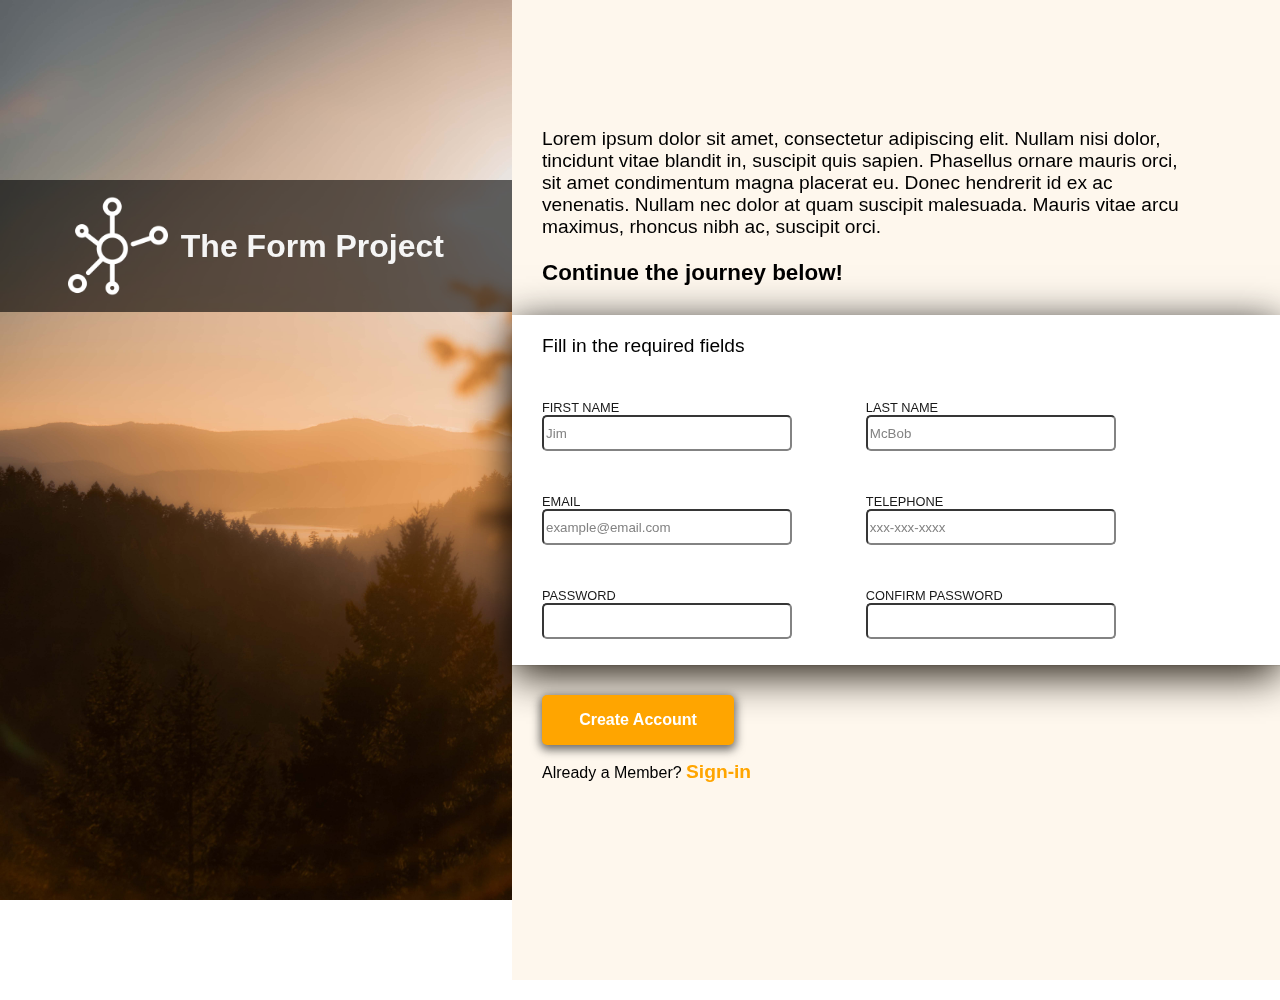
==== index.html @ d05a5548 "First commit" ====
<!DOCTYPE html>
<html lang="en">
<head>
    <meta charset="UTF-8">
    <meta http-equiv="X-UA-Compatible" content="IE=edge">
    <meta name="viewport" content="width=device-width, initial-scale=1.0">
    <script src="script.js" defer></script>
    <link rel="stylesheet" href="style.css">
    <title>Document</title>
</head>
<body>
    <div class="page">
        <div class="left-container">
            <div id="logo">
                <img src="resources/icon.png" alt="background image of trees">
                <h1>The Form Project</h1>
            </div>
        </div>
        <form action="#" class="right-container">
            <div class="section1">
                <div class="header">
                    <p id="text1">Lorem ipsum dolor sit amet, consectetur adipiscing elit. Nullam nisi dolor, tincidunt vitae blandit in, suscipit quis sapien. Phasellus ornare mauris orci, sit amet condimentum magna placerat eu. Donec hendrerit id ex ac venenatis. Nullam nec dolor at quam suscipit malesuada. Mauris vitae arcu maximus, rhoncus nibh ac, suscipit orci.</p>
                    <p id="text2">Continue the journey below!</p>
                </div>
            </div>
            <div class="section2">
                <fieldset>
                    <p>Fill in the required fields</p>
                  
                    <div>
                        <label for="first-name">First Name</label>
                        <input class="auto" type="text" id="first-name" name="first-name" placeholder="Jim" minlength="1" required>
                    </div>
                  
                    <div>
                        <label for="last-name">Last Name</label>
                        <input class="auto" type="text" id="last-name" name="last-name" placeholder="McBob" minlength="1" required>
                    </div>
             
                    <div>
                        <label for="email">Email</label>
                        <input class="auto" type="email" id="email" name="email" placeholder="example@email.com" pattern="[a-z0-9._%+-]+@[a-z0-9.-]+\.[a-z]{2,}$" required>
                    </div>
                  
                    <div>
                        <label for="tel">Telephone</label>
                        <input class="auto" type="tel" id="tel" name="tel" pattern="[0-9]{3}-[0-9]{3}-[0-9]{4}" title="Please enter a valid phone number with area code" placeholder="xxx-xxx-xxxx" required>
                    </div>
              
                    <div>
                        <label for="password">Password</label>
                        <input class="auto" type="password" id="password" name="password" pattern="(?=.*\d)(?=.*[a-z])(?=.*[A-Z]).{8,}" title="Must contain at least one  number and one uppercase and lowercase letter, and at least 8 or more characters" required>
                    </div>
                  
                    <div>
                        <label for="confirm-password">Confirm Password</label>
                        <input type="text" id="confirm-password" name="confirm-password" required>
                    </div>
                </fieldset>
            </div>
            <div class="section3">
                <div>
                    <button id="submitBtn" type="submit">Create Account</button>
                    <p #sign-in>Already a Member? <a href="url">Sign-in</a></p>
                </div>
            </div>
        </form>
    </div>
</body>
</html>
---- style.css ----
:root {
    --color-theme-1: rgba(250, 191, 103, 0.123);
    --color-theme-2: orange;
}

body {
    margin: 0;
    position: fixed;
}

* {
    font-family: 'Poppins', sans-serif;
}

.page {
    display: flex;
    width: 100vw;
    height: 100vh;
    margin: 0;
}

.page

#logo {
    display: flex;
    justify-content: center;
    align-items: center;
    background-color: rgba(0, 0, 0, 0.6);
    padding: 16px 0;
    gap: 1vw;
    position: relative;
    top: 20vh;
    color: whitesmoke;
}

#logo > img {
    height: 100px;
    width: 100px;
    filter: saturate(500%) contrast(800%) brightness(500%) 
      invert(100%) sepia(0%) hue-rotate(0deg); 
}

.left-container {
    background-image: url(resources/background.jpg);
    background-size: cover;
    width: 40vw;
}

.right-container {
    display: flex;
    flex-direction: column;
    width: 60vw;
    height: max(1000px, 100vh);
}

.section1 {
    height: max(300px, 35vh);
    background-color: var(--color-theme-1);
}

.header {
    position: relative;
    top: 25%;
    padding: 30px;
}

#text1 {
    font-weight: 500;
    width: 90%;
    font-size: 1.2rem;
}

#text2 {
    font-weight: 800;
    width: 90%;
    font-size: 1.4rem;
}

.section2 {
    height: max(350px, 30vh);
    box-shadow: rgba(0, 0, 0, 1) 0px 10px 40px, rgba(0, 0, 0, .1) 0px 1px 1px;
}

fieldset {
    height: 100%;
    border: 0;
    display: flex;
    flex-flow: row wrap;
    gap: 5% 10%;
    margin-left: 30px;
    padding: 0;
}

fieldset>p {
    margin:0%;
    margin-top: 20px;
    width: 100%;
    font-size: 1.2rem;
    font-weight: 500;
    position: relative;
    bottom: 0;
    left: 0;
}

fieldset>div {
    display: flex;
    flex-flow: column wrap;
    width: max(10px,34%);
    font-size: 0.8rem;
    text-transform: uppercase;
    opacity: 90%;
}

input {
    height: 30px;
    border-radius: 5px;
}

.auto:focus {
    outline: none;
    border: 2px solid var(--color-theme-2);
}

.auto:valid {
    outline: none;
    border: 2px solid green;
}

.section3 {
    height: 35vh;
    background-color: var(--color-theme-1);
}

.section3>div {
    margin-left: 30px;
    padding: 0;
    margin-top: 30px;
}

#submitBtn {
    color: white;
    background-color: var(--color-theme-2);
    align-content: center;
    font-size: 1rem;
    font-weight: 700;
    border-radius: 5px;
    border:0ch;
    box-shadow: rgba(0, 0, 0, 0.56) 0px 3px 10px 2px;
    height: 50px;
    width: max(100px, 15vw);
}

#submitBtn.valid {
    outline: none;
    border: 2px solid green;
}

#submitBtn.invalid {
    outline: none;
    border: 2px solid green;
}

#submitBtn:active {
    scale: 0.9;
}

#submitBtn:hover {
    background-color: rgba(255, 166, 0, 0.575);
}

a {
    text-decoration: none;
    color: var(--color-theme-2);
    font-size: 1.2rem;
    font-weight: bold;
}



/* This is to adjust to mobile display */

@media only screen and (max-width: 600px)  {
    .page {
        flex-flow: column;
        height: auto;
        text-align: center;
    }
    .left-container {
        width: 100vw;
        height: 15vh;
        background-size: 100vw;
    }
    #logo {
        width: 100vw;
        gap: 10px;
        position: fixed;
        top: 0;
    }
    .right-container {
        width: auto;
        height: auto;
    }
    .section1 {
        width: auto;
        margin-top: 30px;

    }
    .section1, .section2, .section3 {
        padding: 10px 20px;
    }
    #text2 {
        padding: 20px 0;
        margin: 0;
    }
    .section2 {
        flex-flow: column nowrap;
        align-items: center;

    }
    .section2>div {
        text-align: left;
        width: auto;
        font-size: 0.9em;
        justify-content: center;
        align-items: center;
    }
    input {
        font-size: 0.9rem;
        height: 1.5rem;
        width: 70vw;
    }
    button,
    #sign-in{
        display: flex;
        justify-content: center;
        margin-bottom: 0px;
    }
    button{
        margin-bottom: 0px;
        width: 60vw;
        padding: 10px 5px;
    }

}
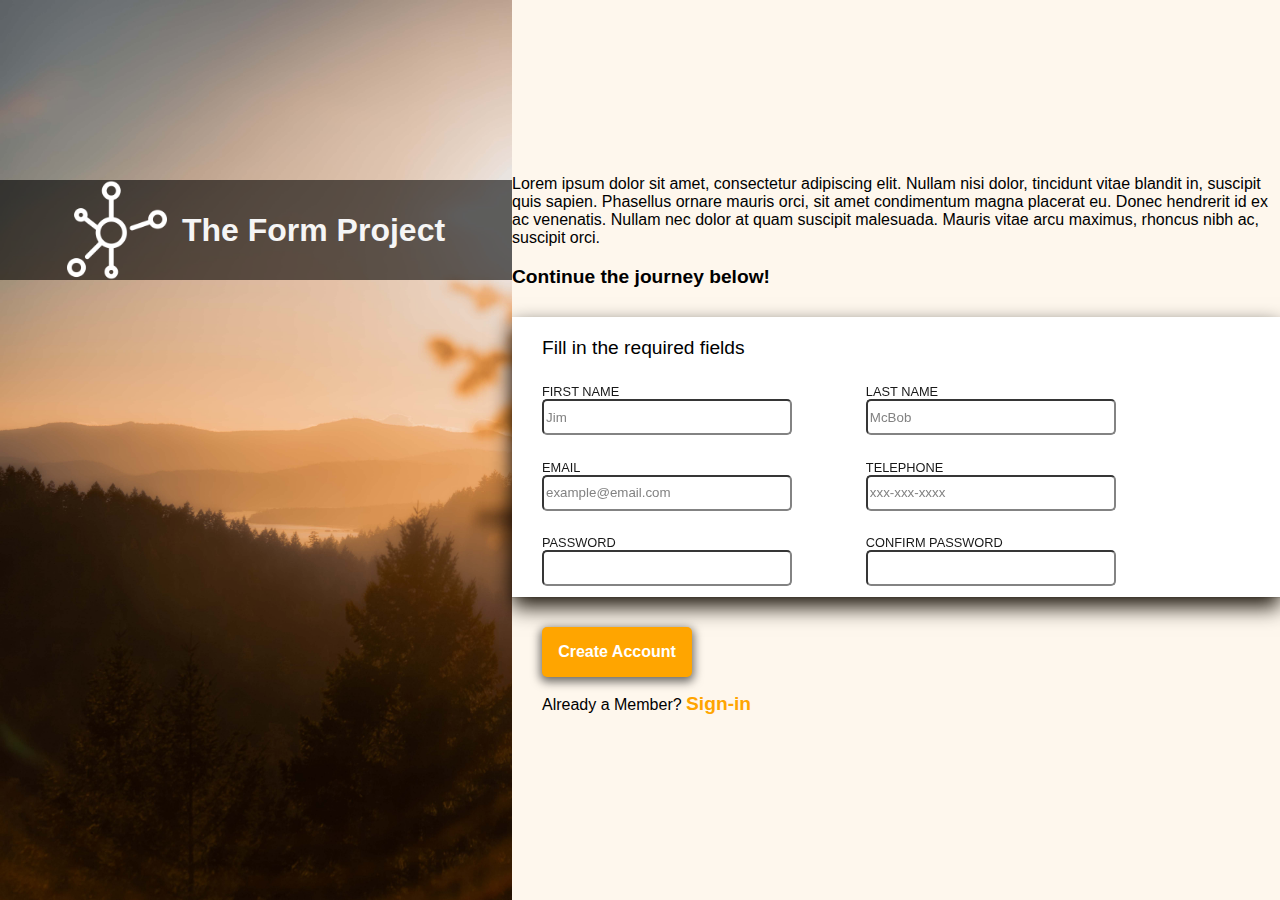
==== commit 8ac77336: "improved mobile view" ====
--- a/index.html
+++ b/index.html
@@ -6,62 +6,62 @@
     <meta name="viewport" content="width=device-width, initial-scale=1.0">
     <script src="script.js" defer></script>
     <link rel="stylesheet" href="style.css">
-    <title>Document</title>
+    <title>Sign-Up</title>
 </head>
 <body>
-    <div class="page">
-        <div class="left-container">
-            <div id="logo">
-                <img src="resources/icon.png" alt="background image of trees">
+    <div class="page-container">
+        <div class="page-item left">
+            <div class="left-item" id="logo">
+                <img class="icon-img" src="resources/icon.png" alt="background image of trees">
                 <h1>The Form Project</h1>
             </div>
         </div>
-        <form action="#" class="right-container">
+        <form action class="page-item right">
             <div class="section1">
-                <div class="header">
-                    <p id="text1">Lorem ipsum dolor sit amet, consectetur adipiscing elit. Nullam nisi dolor, tincidunt vitae blandit in, suscipit quis sapien. Phasellus ornare mauris orci, sit amet condimentum magna placerat eu. Donec hendrerit id ex ac venenatis. Nullam nec dolor at quam suscipit malesuada. Mauris vitae arcu maximus, rhoncus nibh ac, suscipit orci.</p>
-                    <p id="text2">Continue the journey below!</p>
+                <div class="right-item header">
+                    <p class="text-container" id="text1">Lorem ipsum dolor sit amet, consectetur adipiscing elit. Nullam nisi dolor, tincidunt vitae blandit in, suscipit quis sapien. Phasellus ornare mauris orci, sit amet condimentum magna placerat eu. Donec hendrerit id ex ac venenatis. Nullam nec dolor at quam suscipit malesuada. Mauris vitae arcu maximus, rhoncus nibh ac, suscipit orci.</p>
+                    <p class="text-container" id="text2">Continue the journey below!</p>
                 </div>
             </div>
-            <div class="section2">
+            <div class="right-item section2">
                 <fieldset>
-                    <p>Fill in the required fields</p>
+                    <p class="input-header">Fill in the required fields</p>
                   
-                    <div>
+                    <div class="input-container">
                         <label for="first-name">First Name</label>
                         <input class="auto" type="text" id="first-name" name="first-name" placeholder="Jim" minlength="1" required>
                     </div>
                   
-                    <div>
+                    <div class="input-container">
                         <label for="last-name">Last Name</label>
                         <input class="auto" type="text" id="last-name" name="last-name" placeholder="McBob" minlength="1" required>
                     </div>
              
-                    <div>
+                    <div class="input-container">
                         <label for="email">Email</label>
                         <input class="auto" type="email" id="email" name="email" placeholder="example@email.com" pattern="[a-z0-9._%+-]+@[a-z0-9.-]+\.[a-z]{2,}$" required>
                     </div>
                   
-                    <div>
+                    <div class="input-container">
                         <label for="tel">Telephone</label>
-                        <input class="auto" type="tel" id="tel" name="tel" pattern="[0-9]{3}-[0-9]{3}-[0-9]{4}" title="Please enter a valid phone number with area code" placeholder="xxx-xxx-xxxx" required>
+                        <input class="auto" type="tel" id="tel" name="tel" pattern="[0-9]{10}" title="Please enter a valid phone number with area code" placeholder="xxx-xxx-xxxx" required>
                     </div>
               
-                    <div>
+                    <div class="input-container">
                         <label for="password">Password</label>
                         <input class="auto" type="password" id="password" name="password" pattern="(?=.*\d)(?=.*[a-z])(?=.*[A-Z]).{8,}" title="Must contain at least one  number and one uppercase and lowercase letter, and at least 8 or more characters" required>
                     </div>
                   
-                    <div>
+                    <div class="input-container">
                         <label for="confirm-password">Confirm Password</label>
-                        <input type="text" id="confirm-password" name="confirm-password" required>
+                        <input class="non-auto" type="password" id="confirm-password" name="confirm-password" required>
                     </div>
                 </fieldset>
             </div>
-            <div class="section3">
-                <div>
+            <div class="right-item section3">
+                <div class="submit-container">
                     <button id="submitBtn" type="submit">Create Account</button>
-                    <p #sign-in>Already a Member? <a href="url">Sign-in</a></p>
+                    <p #sign-in>Already a Member? <a href="/login.html">Sign-in</a></p>
                 </div>
             </div>
         </form>
--- a/style.css
+++ b/style.css
@@ -5,84 +5,76 @@
 
 body {
     margin: 0;
-    position: fixed;
 }
 
 * {
     font-family: 'Poppins', sans-serif;
 }
 
-.page {
-    display: flex;
+.page-container {
+    display: flex;
+    height: 100vh;
     width: 100vw;
-    height: 100vh;
-    margin: 0;
-}
-
-.page
-
-#logo {
+}
+
+.left {
+    flex-grow: 1;
+    width: 40%;
+    min-width: 300px;
+    background-image: url(resources/background.jpg);
+    background-size: cover;
+}
+
+.left-item {
     display: flex;
     justify-content: center;
     align-items: center;
-    background-color: rgba(0, 0, 0, 0.6);
-    padding: 16px 0;
-    gap: 1vw;
+    gap: 15px;
     position: relative;
     top: 20vh;
+    background-color: rgba(0, 0, 0, 0.6);
     color: whitesmoke;
 }
 
-#logo > img {
+.left-item>img {
     height: 100px;
     width: 100px;
     filter: saturate(500%) contrast(800%) brightness(500%) 
       invert(100%) sepia(0%) hue-rotate(0deg); 
 }
 
-.left-container {
-    background-image: url(resources/background.jpg);
-    background-size: cover;
-    width: 40vw;
-}
-
-.right-container {
+.right {
+    flex-grow: 2;
+    width: 60%;
+    min-width: 500px;
     display: flex;
     flex-direction: column;
-    width: 60vw;
-    height: max(1000px, 100vh);
 }
 
 .section1 {
-    height: max(300px, 35vh);
+    display: flex;
+    flex-direction: column;
+    flex-grow: 2;
     background-color: var(--color-theme-1);
 }
 
 .header {
     position: relative;
-    top: 25%;
-    padding: 30px;
-}
-
-#text1 {
-    font-weight: 500;
-    width: 90%;
+    top: 50%;
+}
+
+#text2 {
+    font-weight: 700;
     font-size: 1.2rem;
 }
 
-#text2 {
-    font-weight: 800;
-    width: 90%;
-    font-size: 1.4rem;
-}
-
 .section2 {
-    height: max(350px, 30vh);
-    box-shadow: rgba(0, 0, 0, 1) 0px 10px 40px, rgba(0, 0, 0, .1) 0px 1px 1px;
+    display: flex;
+    flex-grow: 1;
+    box-shadow: rgba(0, 0, 0, 1) 0px 10px 20px, rgba(0, 0, 0, .1) 0px 1px 1px;
 }
 
 fieldset {
-    height: 100%;
     border: 0;
     display: flex;
     flex-flow: row wrap;
@@ -91,7 +83,7 @@
     padding: 0;
 }
 
-fieldset>p {
+.input-header {
     margin:0%;
     margin-top: 20px;
     width: 100%;
@@ -102,7 +94,7 @@
     left: 0;
 }
 
-fieldset>div {
+.input-container {
     display: flex;
     flex-flow: column wrap;
     width: max(10px,34%);
@@ -116,22 +108,12 @@
     border-radius: 5px;
 }
 
-.auto:focus {
-    outline: none;
-    border: 2px solid var(--color-theme-2);
-}
-
-.auto:valid {
-    outline: none;
-    border: 2px solid green;
-}
-
 .section3 {
-    height: 35vh;
+    flex-grow: 2;
     background-color: var(--color-theme-1);
 }
 
-.section3>div {
+.submit-container {
     margin-left: 30px;
     padding: 0;
     margin-top: 30px;
@@ -140,24 +122,23 @@
 #submitBtn {
     color: white;
     background-color: var(--color-theme-2);
-    align-content: center;
     font-size: 1rem;
     font-weight: 700;
     border-radius: 5px;
     border:0ch;
     box-shadow: rgba(0, 0, 0, 0.56) 0px 3px 10px 2px;
     height: 50px;
-    width: max(100px, 15vw);
-}
-
-#submitBtn.valid {
+    width: 150px;
+}
+
+.valid {
     outline: none;
     border: 2px solid green;
 }
 
-#submitBtn.invalid {
-    outline: none;
-    border: 2px solid green;
+.invalid {
+    outline: none;
+    border: 2px solid red;
 }
 
 #submitBtn:active {
@@ -175,70 +156,115 @@
     font-weight: bold;
 }
 
-
+.auto:focus, .non-auto:focus {
+    outline: none;
+    border: 2px solid var(--color-theme-2);
+    box-shadow: rgba(0, 0, 0, 0.56) 0px 3px 10px 2px;
+}
+
+.auto:valid {
+    outline: none;
+    border: 2px solid green;
+}
 
 /* This is to adjust to mobile display */
 
 @media only screen and (max-width: 600px)  {
-    .page {
-        flex-flow: column;
+    .page-container {
+        display: flex;
+        flex-direction: column;
         height: auto;
+        min-width: 400px;
+    }
+
+    .left {
+        width: 100%;
+        min-width: 400px;
+        height: 200px;
+        display: flex;
+        align-items: center;
+        background-size: 100%;
+        background-position: 75%;
+        background-repeat: no-repeat;
+    }
+
+    .right {
+        flex-grow: 1;
+        width: 100%;
+        min-width: 400px;
+        display: flex;
+        flex-direction: column;
+        align-items: center;
+    }
+
+    .left-item {
+        flex-grow: 1;
+        display: flex;
+        position: static;
+        align-items: center;
+        gap: 10px;
+        padding: 10px;
+    }
+
+    .header {
+        position: static;
+    }
+
+    .text-container {
+        margin: 20px 30px;
         text-align: center;
     }
-    .left-container {
-        width: 100vw;
-        height: 15vh;
-        background-size: 100vw;
-    }
-    #logo {
-        width: 100vw;
+
+    .section2 {
+        display: flex;
+        align-items: center;
+        flex-grow: 1;
+        width: 100%;
+        box-shadow: rgba(0, 0, 0, 1) 0px 10px 20px, rgba(0, 0, 0, .1) 0px 1px 1px;
+    }
+    
+    fieldset {
+        border: 0;
+        width: 100%;
+        display: flex;
+        flex-flow:column;
+        align-items: center;
         gap: 10px;
-        position: fixed;
-        top: 0;
-    }
-    .right-container {
-        width: auto;
-        height: auto;
-    }
-    .section1 {
-        width: auto;
-        margin-top: 30px;
-
-    }
-    .section1, .section2, .section3 {
-        padding: 10px 20px;
-    }
-    #text2 {
-        padding: 20px 0;
-        margin: 0;
-    }
-    .section2 {
-        flex-flow: column nowrap;
-        align-items: center;
-
-    }
-    .section2>div {
-        text-align: left;
-        width: auto;
-        font-size: 0.9em;
+        margin: 10px;
+        margin-top: 0px;
+        padding: 10px;
+    }
+
+    .input-header {
+        margin-top: 5px;
+        margin-bottom: 10px;
+        width: 100%;
+        font-size: 1.2rem;
+        font-weight: 500;
+        position: static;
+        display: flex;
         justify-content: center;
-        align-items: center;
-    }
-    input {
-        font-size: 0.9rem;
-        height: 1.5rem;
-        width: 70vw;
-    }
-    button,
-    #sign-in{
-        display: flex;
-        justify-content: center;
-        margin-bottom: 0px;
-    }
-    button{
-        margin-bottom: 0px;
-        width: 60vw;
-        padding: 10px 5px;
-    }
-
-}+    }
+    
+    .input-container {
+        display: flex;
+        flex-flow: column wrap;
+        width: max(10px,70%);
+        font-size: 1rem;
+        text-transform: uppercase;
+        opacity: 90%;
+    }
+    
+    .section3 {
+        display: flex;
+        flex-direction: column;
+        width: 100%;
+    }
+
+    .submit-container {
+        margin: 30px;
+    }
+
+}
+
+
